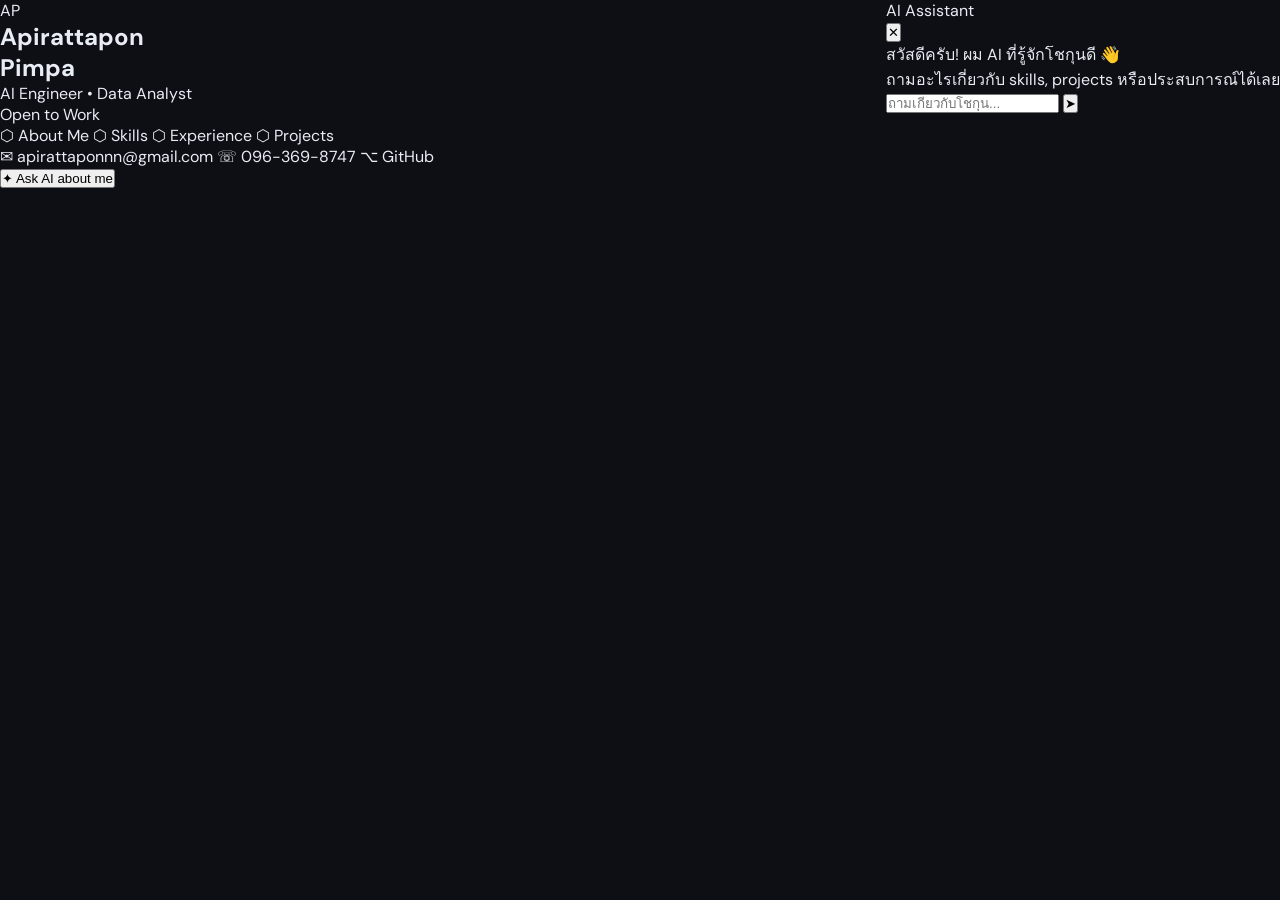
==== frontend/index.html @ 5994d263 "Step 1: Create main layout and dark theme Co-Authored-By: Claude Opus 4.6 <noreply@anthropic.com>" ====
<!DOCTYPE html>
<html lang="th">
<head>
  <meta charset="UTF-8" />
  <meta name="viewport" content="width=device-width, initial-scale=1.0" />
  <title>Apirattapon Pimpa — AI Engineer Portfolio</title>
  <link rel="preconnect" href="https://fonts.googleapis.com" />
  <link href="https://fonts.googleapis.com/css2?family=Space+Mono:wght@400;700&family=DM+Sans:wght@300;400;500;600&display=swap" rel="stylesheet" />
  <link rel="stylesheet" href="css/main.css" />
  <link rel="stylesheet" href="css/sidebar.css" />
  <link rel="stylesheet" href="css/cards.css" />
  <link rel="stylesheet" href="css/animations.css" />
  <link rel="stylesheet" href="css/chatbot.css" />
</head>
<body>

  <!-- SIDEBAR -->
  <aside class="sidebar" id="sidebar">
    <div class="sidebar-header">
      <div class="avatar-ring">
        <div class="avatar-placeholder">AP</div>
      </div>
      <h2 class="sidebar-name">Apirattapon<br/><span>Pimpa</span></h2>
      <p class="sidebar-role">AI Engineer <span class="dot">•</span> Data Analyst</p>
      <div class="status-badge">
        <span class="status-dot"></span> Open to Work
      </div>
    </div>

    <nav class="sidebar-nav">
      <a href="#about" class="nav-item active" data-section="about">
        <span class="nav-icon">⬡</span> About Me
      </a>
      <a href="#skills" class="nav-item" data-section="skills">
        <span class="nav-icon">⬡</span> Skills
      </a>
      <a href="#experience" class="nav-item" data-section="experience">
        <span class="nav-icon">⬡</span> Experience
      </a>
      <a href="#projects" class="nav-item" data-section="projects">
        <span class="nav-icon">⬡</span> Projects
      </a>
    </nav>

    <div class="sidebar-contacts">
      <a href="mailto:apirattaponnn@gmail.com" class="contact-link">
        <span>✉</span> apirattaponnn@gmail.com
      </a>
      <a href="tel:0963698747" class="contact-link">
        <span>☏</span> 096-369-8747
      </a>
      <a href="https://github.com" target="_blank" class="contact-link">
        <span>⌥</span> GitHub
      </a>
    </div>

    <button class="chat-toggle" id="chatToggle">
      <span>✦</span> Ask AI about me
    </button>
  </aside>

  <!-- MAIN CONTENT -->
  <main class="main-content" id="mainContent">

    <!-- MOBILE HEADER -->
    <header class="mobile-header">
      <button class="menu-btn" id="menuBtn">☰</button>
      <span class="mobile-title">Apirattapon.dev</span>
    </header>

    <!-- SECTIONS -->
    <div class="sections-wrapper">
      <section id="about" class="section active-section">
        <div id="about-content"></div>
      </section>
      <section id="skills" class="section">
        <div id="skills-content"></div>
      </section>
      <section id="experience" class="section">
        <div id="experience-content"></div>
      </section>
      <section id="projects" class="section">
        <div id="projects-content"></div>
      </section>
    </div>
  </main>

  <!-- CHATBOT PANEL -->
  <div class="chatbot-panel" id="chatbotPanel">
    <div class="chatbot-header">
      <div class="chatbot-title">
        <span class="chatbot-dot"></span>
        <span>AI Assistant</span>
      </div>
      <button class="chatbot-close" id="chatClose">✕</button>
    </div>
    <div class="chatbot-messages" id="chatMessages">
      <div class="chat-msg bot">
        <p>สวัสดีครับ! ผม AI ที่รู้จักโชกุนดี 👋<br/>ถามอะไรเกี่ยวกับ skills, projects หรือประสบการณ์ได้เลย</p>
      </div>
    </div>
    <div class="chatbot-input-area">
      <input type="text" id="chatInput" placeholder="ถามเกี่ยวกับโชกุน..." />
      <button id="chatSend">➤</button>
    </div>
  </div>

  <div class="overlay" id="overlay"></div>

  <script src="js/projects.js"></script>
  <script src="js/main.js"></script>
  <script src="js/chatbot-ui.js"></script>
</body>
</html>
---- frontend/css/main.css ----
/* ===== CSS VARIABLES ===== */
:root {
  --bg-primary: #0d0f14;
  --bg-secondary: #13161e;
  --bg-card: #1a1e2a;
  --bg-hover: #1f2435;
  --accent: #4f8ef7;
  --accent-dim: #2a4a8a;
  --accent-glow: rgba(79, 142, 247, 0.15);
  --green: #3dd68c;
  --yellow: #f5c542;
  --red: #f76e6e;
  --text-primary: #e8ecf4;
  --text-secondary: #8a92a8;
  --text-dim: #4a5168;
  --border: #1e2436;
  --border-accent: rgba(79, 142, 247, 0.3);
  --sidebar-width: 280px;
  --font-mono: 'Space Mono', monospace;
  --font-body: 'DM Sans', sans-serif;
}

/* ===== RESET ===== */
*, *::before, *::after { box-sizing: border-box; margin: 0; padding: 0; }

html { scroll-behavior: smooth; }

body {
  background: var(--bg-primary);
  color: var(--text-primary);
  font-family: var(--font-body);
  display: flex;
  min-height: 100vh;
  overflow-x: hidden;
}

a { text-decoration: none; color: inherit; }

/* ===== LAYOUT ===== */
.main-content {
  margin-left: var(--sidebar-width);
  flex: 1;
  min-height: 100vh;
  background: var(--bg-primary);
  position: relative;
}

.sections-wrapper {
  padding: 48px 48px 48px 48px;
  max-width: 960px;
}

/* ===== SECTION ===== */
.section {
  display: none;
  animation: fadeIn 0.4s ease;
}
.section.active-section { display: block; }

/* ===== SECTION HEADER ===== */
.section-label {
  font-family: var(--font-mono);
  font-size: 11px;
  color: var(--accent);
  letter-spacing: 3px;
  text-transform: uppercase;
  margin-bottom: 8px;
}
.section-title {
  font-size: 32px;
  font-weight: 600;
  color: var(--text-primary);
  margin-bottom: 32px;
  line-height: 1.2;
}
.section-title span { color: var(--accent); }

/* ===== MOBILE HEADER ===== */
.mobile-header {
  display: none;
  align-items: center;
  gap: 16px;
  padding: 16px 24px;
  background: var(--bg-secondary);
  border-bottom: 1px solid var(--border);
  position: sticky;
  top: 0;
  z-index: 100;
}
.menu-btn {
  background: none;
  border: 1px solid var(--border);
  color: var(--text-primary);
  width: 36px;
  height: 36px;
  border-radius: 8px;
  cursor: pointer;
  font-size: 16px;
}
.mobile-title {
  font-family: var(--font-mono);
  font-size: 14px;
  color: var(--accent);
}

/* ===== OVERLAY ===== */
.overlay {
  display: none;
  position: fixed;
  inset: 0;
  background: rgba(0,0,0,0.6);
  z-index: 150;
}
.overlay.active { display: block; }

/* ===== SCROLLBAR ===== */
::-webkit-scrollbar { width: 4px; }
::-webkit-scrollbar-track { background: var(--bg-primary); }
::-webkit-scrollbar-thumb { background: var(--border); border-radius: 4px; }

/* ===== ANIMATIONS ===== */
@keyframes fadeIn {
  from { opacity: 0; transform: translateY(12px); }
  to   { opacity: 1; transform: translateY(0); }
}

/* ===== RESPONSIVE ===== */
@media (max-width: 768px) {
  .main-content { margin-left: 0; }
  .mobile-header { display: flex; }
  .sections-wrapper { padding: 24px 20px; }
}
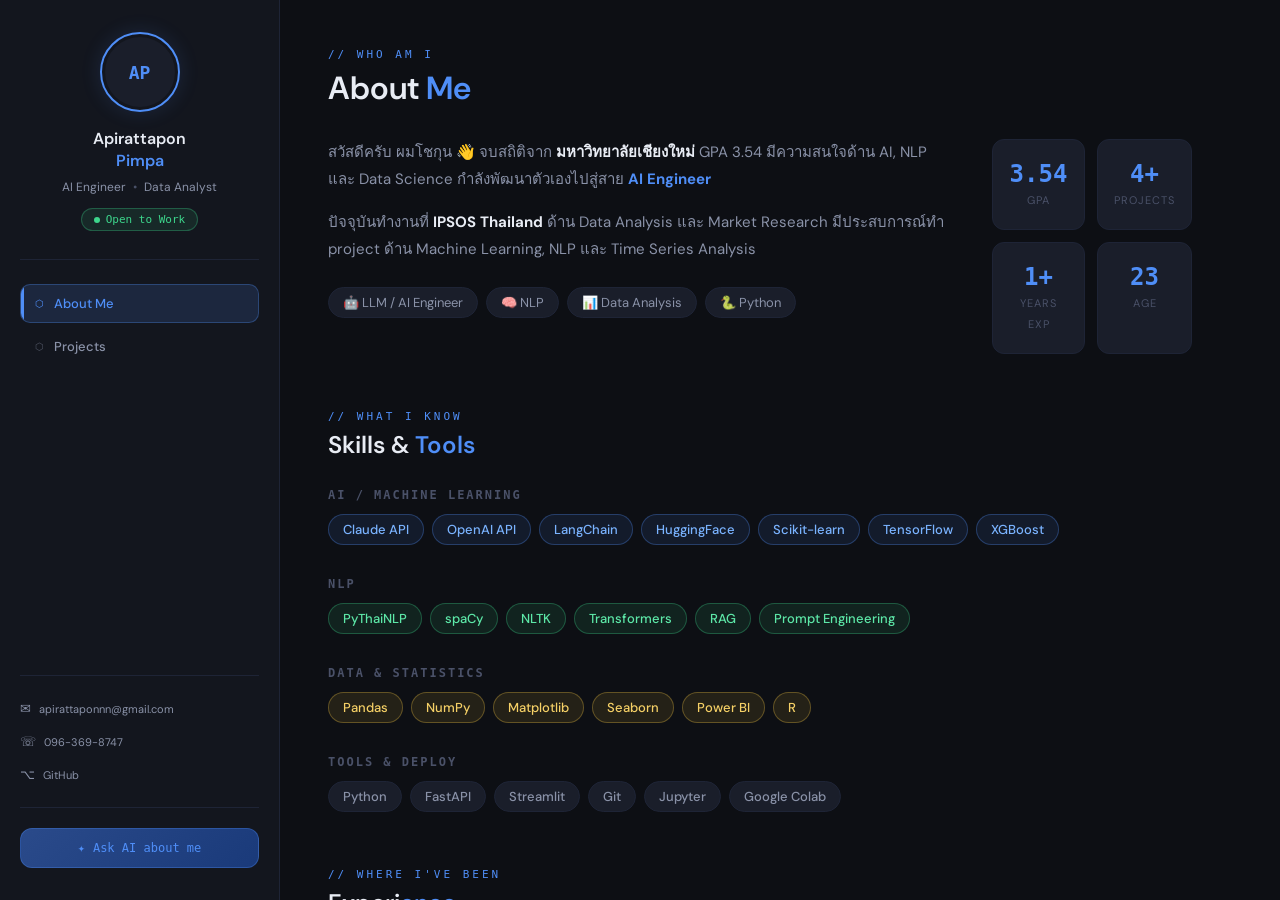
==== commit baef03af: "Merge Skills and Experience into About Me section Consolidate three separate pages into a single scr" ====
--- a/frontend/index.html
+++ b/frontend/index.html
@@ -30,12 +30,6 @@
     <nav class="sidebar-nav">
       <a href="#about" class="nav-item active" data-section="about">
         <span class="nav-icon">⬡</span> About Me
-      </a>
-      <a href="#skills" class="nav-item" data-section="skills">
-        <span class="nav-icon">⬡</span> Skills
-      </a>
-      <a href="#experience" class="nav-item" data-section="experience">
-        <span class="nav-icon">⬡</span> Experience
       </a>
       <a href="#projects" class="nav-item" data-section="projects">
         <span class="nav-icon">⬡</span> Projects
@@ -73,12 +67,6 @@
       <section id="about" class="section active-section">
         <div id="about-content"></div>
       </section>
-      <section id="skills" class="section">
-        <div id="skills-content"></div>
-      </section>
-      <section id="experience" class="section">
-        <div id="experience-content"></div>
-      </section>
       <section id="projects" class="section">
         <div id="projects-content"></div>
       </section>
--- a/frontend/css/main.css
+++ b/frontend/css/main.css
@@ -40,7 +40,8 @@
 .main-content {
   margin-left: var(--sidebar-width);
   flex: 1;
-  min-height: 100vh;
+  height: 100vh;
+  overflow-y: auto;
   background: var(--bg-primary);
   position: relative;
 }
--- a/frontend/css/sidebar.css
+++ b/frontend/css/sidebar.css
@@ -0,0 +1,177 @@
+/* ===== SIDEBAR ===== */
+.sidebar {
+  width: var(--sidebar-width);
+  background: var(--bg-secondary);
+  border-right: 1px solid var(--border);
+  height: 100vh;
+  position: fixed;
+  left: 0; top: 0;
+  display: flex;
+  flex-direction: column;
+  padding: 32px 20px;
+  z-index: 200;
+  overflow-y: auto;
+}
+
+/* HEADER */
+.sidebar-header {
+  text-align: center;
+  padding-bottom: 28px;
+  border-bottom: 1px solid var(--border);
+  margin-bottom: 24px;
+}
+
+.avatar-ring {
+  width: 80px; height: 80px;
+  border-radius: 50%;
+  border: 2px solid var(--accent);
+  padding: 3px;
+  margin: 0 auto 16px;
+  box-shadow: 0 0 20px var(--accent-glow);
+}
+.avatar-placeholder {
+  width: 100%; height: 100%;
+  border-radius: 50%;
+  background: var(--bg-card);
+  display: flex;
+  align-items: center;
+  justify-content: center;
+  font-family: var(--font-mono);
+  font-size: 18px;
+  font-weight: 700;
+  color: var(--accent);
+}
+
+.sidebar-name {
+  font-size: 16px;
+  font-weight: 600;
+  color: var(--text-primary);
+  line-height: 1.4;
+  margin-bottom: 6px;
+}
+.sidebar-name span { color: var(--accent); }
+
+.sidebar-role {
+  font-size: 12px;
+  color: var(--text-secondary);
+  margin-bottom: 12px;
+}
+.dot { margin: 0 4px; color: var(--text-dim); }
+
+.status-badge {
+  display: inline-flex;
+  align-items: center;
+  gap: 6px;
+  background: rgba(61, 214, 140, 0.1);
+  border: 1px solid rgba(61, 214, 140, 0.3);
+  border-radius: 20px;
+  padding: 4px 12px;
+  font-size: 11px;
+  color: var(--green);
+  font-family: var(--font-mono);
+}
+.status-dot {
+  width: 6px; height: 6px;
+  border-radius: 50%;
+  background: var(--green);
+  animation: pulse 2s infinite;
+}
+
+/* NAV */
+.sidebar-nav {
+  flex: 1;
+  display: flex;
+  flex-direction: column;
+  gap: 4px;
+  margin-bottom: 24px;
+}
+
+.nav-item {
+  display: flex;
+  align-items: center;
+  gap: 10px;
+  padding: 10px 14px;
+  border-radius: 10px;
+  font-size: 13px;
+  font-weight: 500;
+  color: var(--text-secondary);
+  cursor: pointer;
+  transition: all 0.2s ease;
+  border: 1px solid transparent;
+}
+.nav-item:hover {
+  background: var(--bg-hover);
+  color: var(--text-primary);
+}
+.nav-item.active {
+  background: var(--accent-glow);
+  border-color: var(--border-accent);
+  color: var(--accent);
+}
+.nav-icon {
+  font-size: 10px;
+  opacity: 0.5;
+}
+.nav-item.active .nav-icon { opacity: 1; }
+
+/* CONTACTS */
+.sidebar-contacts {
+  display: flex;
+  flex-direction: column;
+  gap: 8px;
+  padding: 20px 0;
+  border-top: 1px solid var(--border);
+  border-bottom: 1px solid var(--border);
+  margin-bottom: 20px;
+}
+.contact-link {
+  display: flex;
+  align-items: center;
+  gap: 8px;
+  font-size: 11px;
+  color: var(--text-secondary);
+  padding: 4px 0;
+  transition: color 0.2s;
+  word-break: break-all;
+}
+.contact-link:hover { color: var(--accent); }
+.contact-link span { font-size: 13px; flex-shrink: 0; }
+
+/* CHAT TOGGLE */
+.chat-toggle {
+  width: 100%;
+  padding: 12px;
+  background: linear-gradient(135deg, var(--accent-dim), #1a3a7a);
+  border: 1px solid var(--border-accent);
+  border-radius: 12px;
+  color: var(--accent);
+  font-family: var(--font-mono);
+  font-size: 12px;
+  cursor: pointer;
+  transition: all 0.3s ease;
+  display: flex;
+  align-items: center;
+  justify-content: center;
+  gap: 8px;
+}
+.chat-toggle:hover {
+  background: linear-gradient(135deg, #3a5fc0, #2a5090);
+  box-shadow: 0 0 20px var(--accent-glow);
+  transform: translateY(-1px);
+}
+
+/* PULSE ANIMATION */
+@keyframes pulse {
+  0%, 100% { opacity: 1; }
+  50% { opacity: 0.3; }
+}
+
+/* MOBILE SIDEBAR */
+@media (max-width: 768px) {
+  .sidebar {
+    transform: translateX(-100%);
+    transition: transform 0.3s ease;
+    z-index: 300;
+  }
+  .sidebar.open { transform: translateX(0); }
+}
--- a/frontend/css/cards.css
+++ b/frontend/css/cards.css
@@ -0,0 +1,92 @@
+/* ===== PROJECT CARDS ===== */
+.projects-grid {
+  display: grid;
+  grid-template-columns: repeat(auto-fill, minmax(280px, 1fr));
+  gap: 20px;
+}
+
+.project-card {
+  background: var(--bg-card);
+  border: 1px solid var(--border);
+  border-radius: 16px;
+  padding: 24px;
+  display: flex;
+  flex-direction: column;
+  gap: 12px;
+  transition: all 0.3s ease;
+  cursor: default;
+}
+.project-card:hover {
+  border-color: var(--border-accent);
+  transform: translateY(-4px);
+  box-shadow: 0 12px 40px rgba(0,0,0,0.3);
+}
+
+.project-card-header {
+  display: flex;
+  justify-content: space-between;
+  align-items: center;
+}
+.project-icon { font-size: 28px; }
+
+.project-status {
+  font-family: var(--font-mono);
+  font-size: 10px;
+  padding: 3px 10px;
+  border-radius: 20px;
+  border: 1px solid;
+}
+.status-green { background: rgba(61,214,140,0.1); border-color: rgba(61,214,140,0.3); color: var(--green); }
+.status-yellow { background: rgba(245,197,66,0.1); border-color: rgba(245,197,66,0.3); color: var(--yellow); }
+.status-red { background: rgba(247,110,110,0.1); border-color: rgba(247,110,110,0.3); color: var(--red); }
+
+.project-title {
+  font-size: 16px;
+  font-weight: 600;
+  color: var(--text-primary);
+}
+.project-desc {
+  font-size: 13px;
+  color: var(--text-secondary);
+  line-height: 1.6;
+  flex: 1;
+}
+.project-tags {
+  display: flex;
+  flex-wrap: wrap;
+  gap: 6px;
+}
+.tag {
+  background: var(--bg-hover);
+  border: 1px solid var(--border);
+  border-radius: 6px;
+  padding: 3px 8px;
+  font-size: 11px;
+  color: var(--text-dim);
+  font-family: var(--font-mono);
+}
+.project-links {
+  display: flex;
+  gap: 10px;
+  margin-top: 4px;
+}
+.btn-outline, .btn-filled {
+  padding: 7px 16px;
+  border-radius: 8px;
+  font-size: 12px;
+  font-family: var(--font-mono);
+  transition: all 0.2s;
+  cursor: pointer;
+}
+.btn-outline {
+  background: transparent;
+  border: 1px solid var(--border);
+  color: var(--text-secondary);
+}
+.btn-outline:hover { border-color: var(--accent); color: var(--accent); }
+.btn-filled {
+  background: var(--accent);
+  border: 1px solid var(--accent);
+  color: #fff;
+}
+.btn-filled:hover { background: #3a7ae0; }
--- a/frontend/css/animations.css
+++ b/frontend/css/animations.css
@@ -0,0 +1,41 @@
+/* ===== ANIMATIONS ===== */
+.fade-in-up {
+  opacity: 0;
+  transform: translateY(20px);
+  animation: fadeInUp 0.5s ease forwards;
+}
+.project-card:nth-child(1) { animation-delay: 0.05s; }
+.project-card:nth-child(2) { animation-delay: 0.1s; }
+.project-card:nth-child(3) { animation-delay: 0.15s; }
+.project-card:nth-child(4) { animation-delay: 0.2s; }
+.project-card:nth-child(5) { animation-delay: 0.25s; }
+
+@keyframes fadeInUp {
+  to { opacity: 1; transform: translateY(0); }
+}
+
+/* Hover glow on nav */
+.nav-item { position: relative; overflow: hidden; }
+.nav-item::after {
+  content: '';
+  position: absolute;
+  left: 0; top: 0;
+  width: 3px; height: 100%;
+  background: var(--accent);
+  border-radius: 2px;
+  transform: scaleY(0);
+  transition: transform 0.2s ease;
+}
+.nav-item.active::after { transform: scaleY(1); }
+
+/* Stat cards pop */
+.stat-card { transition: transform 0.2s ease, box-shadow 0.2s ease; }
+.stat-card:hover {
+  transform: translateY(-3px);
+  box-shadow: 0 8px 24px rgba(79,142,247,0.1);
+}
+
+/* Section fade */
+.section.active-section {
+  animation: fadeIn 0.4s ease;
+}
--- a/frontend/css/chatbot.css
+++ b/frontend/css/chatbot.css
@@ -0,0 +1,126 @@
+/* ===== CHATBOT PANEL ===== */
+.chatbot-panel {
+  position: fixed;
+  bottom: 24px; right: 24px;
+  width: 340px;
+  background: var(--bg-secondary);
+  border: 1px solid var(--border-accent);
+  border-radius: 20px;
+  display: flex;
+  flex-direction: column;
+  box-shadow: 0 20px 60px rgba(0,0,0,0.5);
+  z-index: 400;
+  transform: translateY(20px);
+  opacity: 0;
+  pointer-events: none;
+  transition: all 0.3s ease;
+  max-height: 480px;
+}
+.chatbot-panel.open {
+  transform: translateY(0);
+  opacity: 1;
+  pointer-events: all;
+}
+
+.chatbot-header {
+  display: flex;
+  justify-content: space-between;
+  align-items: center;
+  padding: 16px 20px;
+  border-bottom: 1px solid var(--border);
+}
+.chatbot-title {
+  display: flex;
+  align-items: center;
+  gap: 8px;
+  font-family: var(--font-mono);
+  font-size: 13px;
+  color: var(--accent);
+}
+.chatbot-dot {
+  width: 8px; height: 8px;
+  border-radius: 50%;
+  background: var(--green);
+  animation: pulse 2s infinite;
+}
+.chatbot-close {
+  background: none;
+  border: none;
+  color: var(--text-dim);
+  cursor: pointer;
+  font-size: 14px;
+  transition: color 0.2s;
+}
+.chatbot-close:hover { color: var(--text-primary); }
+
+.chatbot-messages {
+  flex: 1;
+  overflow-y: auto;
+  padding: 16px 20px;
+  display: flex;
+  flex-direction: column;
+  gap: 12px;
+}
+
+.chat-msg { max-width: 85%; }
+.chat-msg.bot { align-self: flex-start; }
+.chat-msg.user { align-self: flex-end; }
+
+.chat-msg p {
+  padding: 10px 14px;
+  border-radius: 14px;
+  font-size: 13px;
+  line-height: 1.6;
+}
+.chat-msg.bot p {
+  background: var(--bg-card);
+  border: 1px solid var(--border);
+  color: var(--text-secondary);
+  border-bottom-left-radius: 4px;
+}
+.chat-msg.user p {
+  background: var(--accent);
+  color: #fff;
+  border-bottom-right-radius: 4px;
+}
+
+.chatbot-input-area {
+  display: flex;
+  gap: 8px;
+  padding: 12px 16px;
+  border-top: 1px solid var(--border);
+}
+#chatInput {
+  flex: 1;
+  background: var(--bg-card);
+  border: 1px solid var(--border);
+  border-radius: 10px;
+  padding: 10px 14px;
+  color: var(--text-primary);
+  font-size: 13px;
+  outline: none;
+  font-family: var(--font-body);
+  transition: border-color 0.2s;
+}
+#chatInput:focus { border-color: var(--border-accent); }
+#chatInput::placeholder { color: var(--text-dim); }
+
+#chatSend {
+  background: var(--accent);
+  border: none;
+  border-radius: 10px;
+  width: 38px;
+  height: 38px;
+  color: #fff;
+  cursor: pointer;
+  font-size: 14px;
+  transition: background 0.2s;
+  display: flex;
+  align-items: center;
+  justify-content: center;
+}
+#chatSend:hover { background: #3a7ae0; }
+
+@media (max-width: 480px) {
+  .chatbot-panel { width: calc(100vw - 32px); right: 16px; bottom: 16px; }
+}
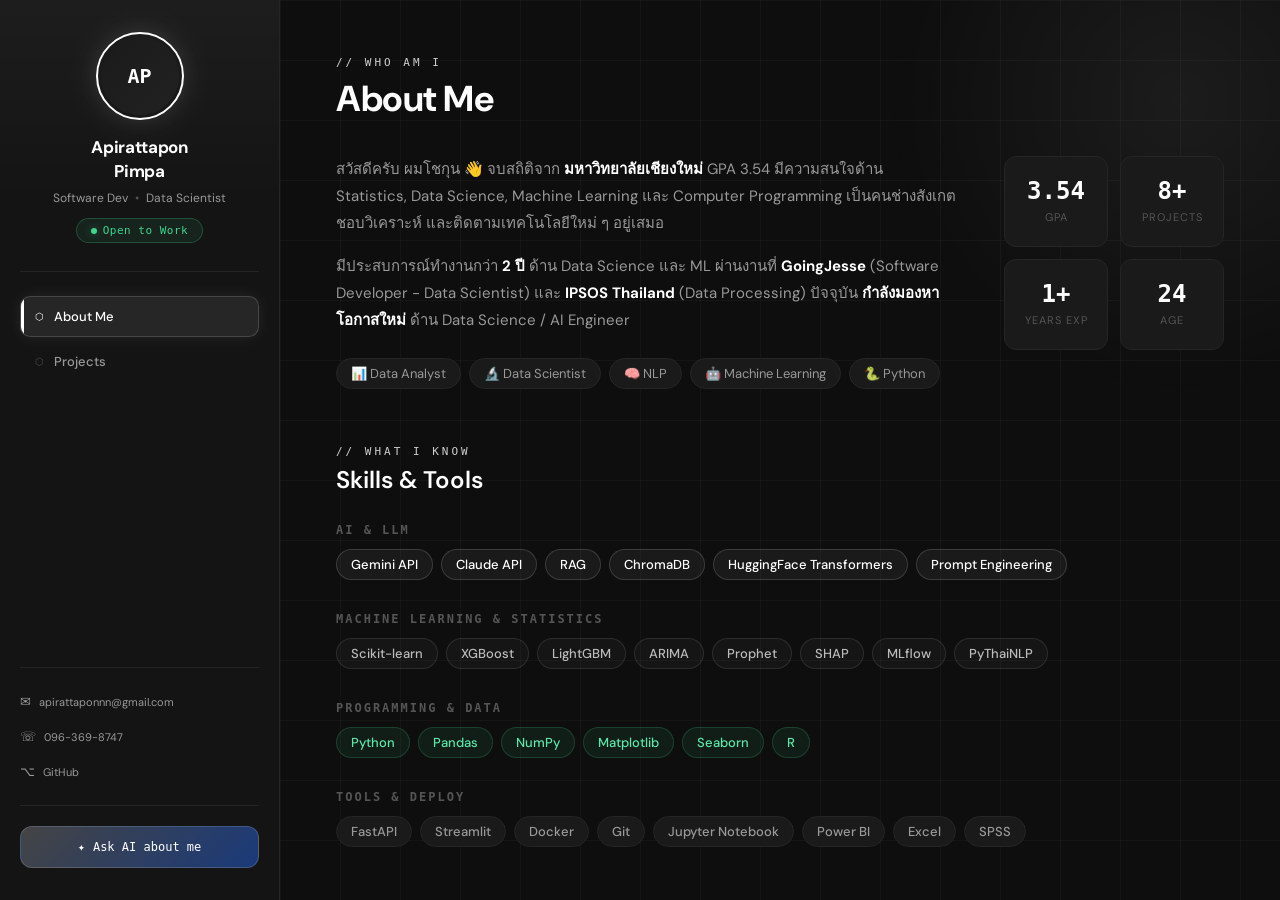
==== commit 32d2f00d: "Polish UI, update content from CV, add Docker, switch to Gemini API - Dark/gray theme with grid back" ====
--- a/frontend/index.html
+++ b/frontend/index.html
@@ -21,7 +21,7 @@
         <div class="avatar-placeholder">AP</div>
       </div>
       <h2 class="sidebar-name">Apirattapon<br/><span>Pimpa</span></h2>
-      <p class="sidebar-role">AI Engineer <span class="dot">•</span> Data Analyst</p>
+      <p class="sidebar-role">Software Dev <span class="dot">•</span> Data Scientist</p>
       <div class="status-badge">
         <span class="status-dot"></span> Open to Work
       </div>
@@ -43,7 +43,7 @@
       <a href="tel:0963698747" class="contact-link">
         <span>☏</span> 096-369-8747
       </a>
-      <a href="https://github.com" target="_blank" class="contact-link">
+      <a href="https://github.com/Naminshxn31" target="_blank" class="contact-link">
         <span>⌥</span> GitHub
       </a>
     </div>
--- a/frontend/css/main.css
+++ b/frontend/css/main.css
@@ -1,20 +1,22 @@
 /* ===== CSS VARIABLES ===== */
 :root {
-  --bg-primary: #0d0f14;
-  --bg-secondary: #13161e;
-  --bg-card: #1a1e2a;
-  --bg-hover: #1f2435;
-  --accent: #4f8ef7;
-  --accent-dim: #2a4a8a;
-  --accent-glow: rgba(79, 142, 247, 0.15);
+  --bg-primary: #0e0e0e;
+  --bg-secondary: #141414;
+  --bg-card: #1a1a1a;
+  --bg-hover: #222222;
+  --accent: #ffffff;
+  --accent-dim: #444444;
+  --accent-glow: rgba(255, 255, 255, 0.08);
+  --accent-glow-strong: rgba(255, 255, 255, 0.15);
   --green: #3dd68c;
   --yellow: #f5c542;
   --red: #f76e6e;
-  --text-primary: #e8ecf4;
-  --text-secondary: #8a92a8;
-  --text-dim: #4a5168;
-  --border: #1e2436;
-  --border-accent: rgba(79, 142, 247, 0.3);
+  --purple: #a0a0a0;
+  --text-primary: #ffffff;
+  --text-secondary: #999999;
+  --text-dim: #555555;
+  --border: #252525;
+  --border-accent: rgba(255, 255, 255, 0.15);
   --sidebar-width: 280px;
   --font-mono: 'Space Mono', monospace;
   --font-body: 'DM Sans', sans-serif;
@@ -46,15 +48,42 @@
   position: relative;
 }
 
+/* Grid background pattern */
+.main-content::before {
+  content: '';
+  position: fixed;
+  top: 0; left: var(--sidebar-width); right: 0; bottom: 0;
+  background-image:
+    linear-gradient(rgba(255, 255, 255, 0.03) 1px, transparent 1px),
+    linear-gradient(90deg, rgba(255, 255, 255, 0.03) 1px, transparent 1px);
+  background-size: 60px 60px;
+  pointer-events: none;
+  z-index: 0;
+}
+
+/* Gradient orb top-right */
+.main-content::after {
+  content: '';
+  position: fixed;
+  top: -200px; right: -200px;
+  width: 600px; height: 600px;
+  background: radial-gradient(circle, rgba(255, 255, 255, 0.06) 0%, transparent 70%);
+  pointer-events: none;
+  z-index: 0;
+}
+
 .sections-wrapper {
-  padding: 48px 48px 48px 48px;
-  max-width: 960px;
+  padding: 56px 56px 80px;
+  max-width: 1200px;
+  margin: 0 auto;
+  position: relative;
+  z-index: 1;
 }
 
 /* ===== SECTION ===== */
 .section {
   display: none;
-  animation: fadeIn 0.4s ease;
+  animation: fadeIn 0.5s cubic-bezier(0.22, 1, 0.36, 1);
 }
 .section.active-section { display: block; }
 
@@ -66,13 +95,15 @@
   letter-spacing: 3px;
   text-transform: uppercase;
   margin-bottom: 8px;
+  opacity: 0.8;
 }
 .section-title {
-  font-size: 32px;
-  font-weight: 600;
+  font-size: 36px;
+  font-weight: 700;
   color: var(--text-primary);
-  margin-bottom: 32px;
+  margin-bottom: 36px;
   line-height: 1.2;
+  letter-spacing: -0.5px;
 }
 .section-title span { color: var(--accent); }
 
@@ -82,7 +113,9 @@
   align-items: center;
   gap: 16px;
   padding: 16px 24px;
-  background: var(--bg-secondary);
+  background: rgba(17, 19, 24, 0.9);
+  backdrop-filter: blur(12px);
+  -webkit-backdrop-filter: blur(12px);
   border-bottom: 1px solid var(--border);
   position: sticky;
   top: 0;
@@ -97,7 +130,9 @@
   border-radius: 8px;
   cursor: pointer;
   font-size: 16px;
+  transition: border-color 0.2s;
 }
+.menu-btn:hover { border-color: var(--accent); }
 .mobile-title {
   font-family: var(--font-mono);
   font-size: 14px;
@@ -110,6 +145,7 @@
   position: fixed;
   inset: 0;
   background: rgba(0,0,0,0.6);
+  backdrop-filter: blur(4px);
   z-index: 150;
 }
 .overlay.active { display: block; }
@@ -117,17 +153,38 @@
 /* ===== SCROLLBAR ===== */
 ::-webkit-scrollbar { width: 4px; }
 ::-webkit-scrollbar-track { background: var(--bg-primary); }
-::-webkit-scrollbar-thumb { background: var(--border); border-radius: 4px; }
+::-webkit-scrollbar-thumb { background: var(--accent-dim); border-radius: 4px; }
+::-webkit-scrollbar-thumb:hover { background: var(--accent); }
+
+/* ===== SCROLL REVEAL ===== */
+.reveal {
+  opacity: 0;
+  transform: translateY(24px);
+  transition: opacity 0.6s cubic-bezier(0.22, 1, 0.36, 1),
+              transform 0.6s cubic-bezier(0.22, 1, 0.36, 1);
+}
+.reveal.visible {
+  opacity: 1;
+  transform: translateY(0);
+}
 
 /* ===== ANIMATIONS ===== */
 @keyframes fadeIn {
-  from { opacity: 0; transform: translateY(12px); }
+  from { opacity: 0; transform: translateY(16px); }
   to   { opacity: 1; transform: translateY(0); }
+}
+
+/* ===== SELECTION ===== */
+::selection {
+  background: rgba(255, 255, 255, 0.3);
+  color: #fff;
 }
 
 /* ===== RESPONSIVE ===== */
 @media (max-width: 768px) {
   .main-content { margin-left: 0; }
+  .main-content::before { left: 0; }
   .mobile-header { display: flex; }
-  .sections-wrapper { padding: 24px 20px; }
+  .sections-wrapper { padding: 24px 20px 60px; }
+  .section-title { font-size: 28px; }
 }
--- a/frontend/css/sidebar.css
+++ b/frontend/css/sidebar.css
@@ -13,41 +13,57 @@
   overflow-y: auto;
 }
 
+/* Subtle gradient on sidebar */
+.sidebar::before {
+  content: '';
+  position: absolute;
+  top: 0; left: 0; right: 0;
+  height: 200px;
+  background: linear-gradient(180deg, rgba(255, 255, 255, 0.04) 0%, transparent 100%);
+  pointer-events: none;
+}
+
 /* HEADER */
 .sidebar-header {
   text-align: center;
   padding-bottom: 28px;
   border-bottom: 1px solid var(--border);
   margin-bottom: 24px;
+  position: relative;
 }
 
 .avatar-ring {
-  width: 80px; height: 80px;
+  width: 88px; height: 88px;
   border-radius: 50%;
   border: 2px solid var(--accent);
   padding: 3px;
   margin: 0 auto 16px;
-  box-shadow: 0 0 20px var(--accent-glow);
+  box-shadow: 0 0 24px var(--accent-glow), 0 0 48px rgba(255, 255, 255, 0.08);
+  transition: box-shadow 0.3s ease;
+}
+.avatar-ring:hover {
+  box-shadow: 0 0 32px var(--accent-glow-strong), 0 0 64px rgba(255, 255, 255, 0.12);
 }
 .avatar-placeholder {
   width: 100%; height: 100%;
   border-radius: 50%;
-  background: var(--bg-card);
+  background: linear-gradient(135deg, var(--bg-card), var(--bg-hover));
   display: flex;
   align-items: center;
   justify-content: center;
   font-family: var(--font-mono);
-  font-size: 18px;
+  font-size: 20px;
   font-weight: 700;
   color: var(--accent);
 }
 
 .sidebar-name {
-  font-size: 16px;
-  font-weight: 600;
+  font-size: 17px;
+  font-weight: 700;
   color: var(--text-primary);
   line-height: 1.4;
   margin-bottom: 6px;
+  letter-spacing: -0.3px;
 }
 .sidebar-name span { color: var(--accent); }
 
@@ -62,19 +78,21 @@
   display: inline-flex;
   align-items: center;
   gap: 6px;
-  background: rgba(61, 214, 140, 0.1);
-  border: 1px solid rgba(61, 214, 140, 0.3);
+  background: rgba(61, 214, 140, 0.08);
+  border: 1px solid rgba(61, 214, 140, 0.25);
   border-radius: 20px;
-  padding: 4px 12px;
+  padding: 5px 14px;
   font-size: 11px;
   color: var(--green);
   font-family: var(--font-mono);
+  letter-spacing: 0.5px;
 }
 .status-dot {
   width: 6px; height: 6px;
   border-radius: 50%;
   background: var(--green);
   animation: pulse 2s infinite;
+  box-shadow: 0 0 8px rgba(61, 214, 140, 0.4);
 }
 
 /* NAV */
@@ -84,13 +102,14 @@
   flex-direction: column;
   gap: 4px;
   margin-bottom: 24px;
+  position: relative;
 }
 
 .nav-item {
   display: flex;
   align-items: center;
   gap: 10px;
-  padding: 10px 14px;
+  padding: 11px 14px;
   border-radius: 10px;
   font-size: 13px;
   font-weight: 500;
@@ -98,6 +117,8 @@
   cursor: pointer;
   transition: all 0.2s ease;
   border: 1px solid transparent;
+  position: relative;
+  overflow: hidden;
 }
 .nav-item:hover {
   background: var(--bg-hover);
@@ -107,11 +128,14 @@
   background: var(--accent-glow);
   border-color: var(--border-accent);
   color: var(--accent);
+  box-shadow: 0 0 16px rgba(255, 255, 255, 0.08);
 }
 .nav-icon {
   font-size: 10px;
-  opacity: 0.5;
-}
+  opacity: 0.4;
+  transition: opacity 0.2s;
+}
+.nav-item:hover .nav-icon { opacity: 0.7; }
 .nav-item.active .nav-icon { opacity: 1; }
 
 /* CONTACTS */
@@ -123,6 +147,7 @@
   border-top: 1px solid var(--border);
   border-bottom: 1px solid var(--border);
   margin-bottom: 20px;
+  position: relative;
 }
 .contact-link {
   display: flex;
@@ -130,17 +155,20 @@
   gap: 8px;
   font-size: 11px;
   color: var(--text-secondary);
-  padding: 4px 0;
-  transition: color 0.2s;
+  padding: 5px 0;
+  transition: all 0.2s;
   word-break: break-all;
 }
-.contact-link:hover { color: var(--accent); }
+.contact-link:hover {
+  color: var(--accent);
+  transform: translateX(4px);
+}
 .contact-link span { font-size: 13px; flex-shrink: 0; }
 
 /* CHAT TOGGLE */
 .chat-toggle {
   width: 100%;
-  padding: 12px;
+  padding: 13px;
   background: linear-gradient(135deg, var(--accent-dim), #1a3a7a);
   border: 1px solid var(--border-accent);
   border-radius: 12px;
@@ -153,11 +181,22 @@
   align-items: center;
   justify-content: center;
   gap: 8px;
-}
+  position: relative;
+  overflow: hidden;
+}
+.chat-toggle::before {
+  content: '';
+  position: absolute;
+  top: 0; left: -100%;
+  width: 100%; height: 100%;
+  background: linear-gradient(90deg, transparent, rgba(255, 255, 255, 0.1), transparent);
+  transition: left 0.5s ease;
+}
+.chat-toggle:hover::before { left: 100%; }
 .chat-toggle:hover {
-  background: linear-gradient(135deg, #3a5fc0, #2a5090);
-  box-shadow: 0 0 20px var(--accent-glow);
-  transform: translateY(-1px);
+  background: linear-gradient(135deg, #333333, #222222);
+  box-shadow: 0 0 24px var(--accent-glow), 0 4px 16px rgba(0,0,0,0.3);
+  transform: translateY(-2px);
 }
 
 /* PULSE ANIMATION */
@@ -170,7 +209,7 @@
 @media (max-width: 768px) {
   .sidebar {
     transform: translateX(-100%);
-    transition: transform 0.3s ease;
+    transition: transform 0.3s cubic-bezier(0.22, 1, 0.36, 1);
     z-index: 300;
   }
   .sidebar.open { transform: translateX(0); }
--- a/frontend/css/cards.css
+++ b/frontend/css/cards.css
@@ -13,13 +13,30 @@
   display: flex;
   flex-direction: column;
   gap: 12px;
-  transition: all 0.3s ease;
+  transition: all 0.3s cubic-bezier(0.22, 1, 0.36, 1);
   cursor: default;
+  position: relative;
+  overflow: hidden;
 }
+
+/* Subtle top gradient on hover */
+.project-card::before {
+  content: '';
+  position: absolute;
+  top: 0; left: 0; right: 0;
+  height: 2px;
+  background: linear-gradient(90deg, #555555, #ffffff);
+  opacity: 0;
+  transition: opacity 0.3s ease;
+}
+.project-card:hover::before { opacity: 1; }
+
 .project-card:hover {
   border-color: var(--border-accent);
-  transform: translateY(-4px);
-  box-shadow: 0 12px 40px rgba(0,0,0,0.3);
+  transform: translateY(-6px);
+  box-shadow:
+    0 16px 48px rgba(0,0,0,0.3),
+    0 0 24px rgba(255, 255, 255, 0.06);
 }
 
 .project-card-header {
@@ -27,28 +44,51 @@
   justify-content: space-between;
   align-items: center;
 }
-.project-icon { font-size: 28px; }
+.project-icon { font-size: 32px; }
 
 .project-status {
   font-family: var(--font-mono);
   font-size: 10px;
-  padding: 3px 10px;
+  padding: 4px 10px;
   border-radius: 20px;
   border: 1px solid;
+  letter-spacing: 0.5px;
 }
-.status-green { background: rgba(61,214,140,0.1); border-color: rgba(61,214,140,0.3); color: var(--green); }
-.status-yellow { background: rgba(245,197,66,0.1); border-color: rgba(245,197,66,0.3); color: var(--yellow); }
-.status-red { background: rgba(247,110,110,0.1); border-color: rgba(247,110,110,0.3); color: var(--red); }
+.status-green { background: rgba(61,214,140,0.08); border-color: rgba(61,214,140,0.25); color: var(--green); }
+.status-yellow { background: rgba(245,197,66,0.08); border-color: rgba(245,197,66,0.25); color: var(--yellow); }
+.status-red { background: rgba(247,110,110,0.08); border-color: rgba(247,110,110,0.25); color: var(--red); }
+
+.project-type {
+  font-family: var(--font-mono);
+  font-size: 10px;
+  padding: 4px 10px;
+  border-radius: 20px;
+  letter-spacing: 0.5px;
+  border: 1px solid;
+}
+/* Personal Project — green */
+.type-personal {
+  background: rgba(61,214,140,0.08);
+  border-color: rgba(61,214,140,0.25);
+  color: var(--green);
+}
+/* Research — gray */
+.type-research {
+  background: rgba(255,255,255,0.05);
+  border-color: rgba(255,255,255,0.12);
+  color: var(--text-secondary);
+}
 
 .project-title {
   font-size: 16px;
   font-weight: 600;
   color: var(--text-primary);
+  letter-spacing: -0.2px;
 }
 .project-desc {
   font-size: 13px;
   color: var(--text-secondary);
-  line-height: 1.6;
+  line-height: 1.7;
   flex: 1;
 }
 .project-tags {
@@ -64,6 +104,11 @@
   font-size: 11px;
   color: var(--text-dim);
   font-family: var(--font-mono);
+  transition: all 0.2s;
+}
+.project-card:hover .tag {
+  border-color: rgba(255, 255, 255, 0.15);
+  color: var(--text-secondary);
 }
 .project-links {
   display: flex;
@@ -71,7 +116,7 @@
   margin-top: 4px;
 }
 .btn-outline, .btn-filled {
-  padding: 7px 16px;
+  padding: 8px 18px;
   border-radius: 8px;
   font-size: 12px;
   font-family: var(--font-mono);
@@ -83,10 +128,17 @@
   border: 1px solid var(--border);
   color: var(--text-secondary);
 }
-.btn-outline:hover { border-color: var(--accent); color: var(--accent); }
+.btn-outline:hover {
+  border-color: var(--accent);
+  color: var(--accent);
+  box-shadow: 0 0 12px rgba(255, 255, 255, 0.1);
+}
 .btn-filled {
   background: var(--accent);
   border: 1px solid var(--accent);
   color: #fff;
 }
-.btn-filled:hover { background: #3a7ae0; }
+.btn-filled:hover {
+  background: #cccccc;
+  box-shadow: 0 0 16px rgba(255, 255, 255, 0.3);
+}
--- a/frontend/css/animations.css
+++ b/frontend/css/animations.css
@@ -1,8 +1,8 @@
-/* ===== ANIMATIONS ===== */
+/* ===== FADE IN UP (project cards) ===== */
 .fade-in-up {
   opacity: 0;
-  transform: translateY(20px);
-  animation: fadeInUp 0.5s ease forwards;
+  transform: translateY(24px);
+  animation: fadeInUp 0.6s cubic-bezier(0.22, 1, 0.36, 1) forwards;
 }
 .project-card:nth-child(1) { animation-delay: 0.05s; }
 .project-card:nth-child(2) { animation-delay: 0.1s; }
@@ -14,8 +14,7 @@
   to { opacity: 1; transform: translateY(0); }
 }
 
-/* Hover glow on nav */
-.nav-item { position: relative; overflow: hidden; }
+/* ===== NAV ACTIVE INDICATOR ===== */
 .nav-item::after {
   content: '';
   position: absolute;
@@ -24,18 +23,56 @@
   background: var(--accent);
   border-radius: 2px;
   transform: scaleY(0);
-  transition: transform 0.2s ease;
+  transition: transform 0.2s cubic-bezier(0.22, 1, 0.36, 1);
 }
 .nav-item.active::after { transform: scaleY(1); }
 
-/* Stat cards pop */
-.stat-card { transition: transform 0.2s ease, box-shadow 0.2s ease; }
+/* ===== STAT CARDS ===== */
+.stat-card {
+  transition: transform 0.3s cubic-bezier(0.22, 1, 0.36, 1), box-shadow 0.3s ease, border-color 0.3s ease;
+}
 .stat-card:hover {
-  transform: translateY(-3px);
-  box-shadow: 0 8px 24px rgba(79,142,247,0.1);
+  transform: translateY(-4px);
+  box-shadow: 0 12px 32px rgba(255, 255, 255, 0.1);
+  border-color: var(--border-accent);
 }
 
-/* Section fade */
+/* ===== SECTION TRANSITION ===== */
 .section.active-section {
-  animation: fadeIn 0.4s ease;
+  animation: fadeIn 0.5s cubic-bezier(0.22, 1, 0.36, 1);
 }
+
+/* ===== BADGE HOVER ===== */
+.badge {
+  transition: transform 0.2s ease, box-shadow 0.2s ease;
+}
+.badge:hover {
+  transform: translateY(-2px);
+  box-shadow: 0 4px 12px rgba(0,0,0,0.2);
+}
+
+/* ===== TIMELINE CONTENT HOVER ===== */
+.timeline-content {
+  transition: border-color 0.3s ease, box-shadow 0.3s ease, transform 0.3s cubic-bezier(0.22, 1, 0.36, 1);
+}
+.timeline-content:hover {
+  border-color: var(--border-accent);
+  box-shadow: 0 8px 32px rgba(0,0,0,0.2);
+  transform: translateX(4px);
+}
+
+/* ===== ABOUT TAGS ===== */
+.about-tag {
+  transition: all 0.2s ease;
+}
+.about-tag:hover {
+  border-color: var(--border-accent);
+  color: var(--accent);
+  transform: translateY(-2px);
+}
+
+/* ===== GLOW KEYFRAME ===== */
+@keyframes glow {
+  0%, 100% { box-shadow: 0 0 20px var(--accent-glow); }
+  50% { box-shadow: 0 0 32px var(--accent-glow-strong); }
+}
--- a/frontend/css/chatbot.css
+++ b/frontend/css/chatbot.css
@@ -2,22 +2,26 @@
 .chatbot-panel {
   position: fixed;
   bottom: 24px; right: 24px;
-  width: 340px;
+  width: 360px;
   background: var(--bg-secondary);
   border: 1px solid var(--border-accent);
   border-radius: 20px;
   display: flex;
   flex-direction: column;
-  box-shadow: 0 20px 60px rgba(0,0,0,0.5);
+  box-shadow:
+    0 20px 60px rgba(0,0,0,0.5),
+    0 0 32px rgba(255, 255, 255, 0.08);
   z-index: 400;
-  transform: translateY(20px);
+  transform: translateY(20px) scale(0.95);
   opacity: 0;
   pointer-events: none;
-  transition: all 0.3s ease;
-  max-height: 480px;
+  transition: all 0.3s cubic-bezier(0.22, 1, 0.36, 1);
+  max-height: 500px;
+  backdrop-filter: blur(12px);
+  -webkit-backdrop-filter: blur(12px);
 }
 .chatbot-panel.open {
-  transform: translateY(0);
+  transform: translateY(0) scale(1);
   opacity: 1;
   pointer-events: all;
 }
@@ -42,6 +46,7 @@
   border-radius: 50%;
   background: var(--green);
   animation: pulse 2s infinite;
+  box-shadow: 0 0 8px rgba(61, 214, 140, 0.4);
 }
 .chatbot-close {
   background: none;
@@ -49,9 +54,17 @@
   color: var(--text-dim);
   cursor: pointer;
   font-size: 14px;
-  transition: color 0.2s;
+  transition: all 0.2s;
+  width: 28px; height: 28px;
+  border-radius: 6px;
+  display: flex;
+  align-items: center;
+  justify-content: center;
 }
-.chatbot-close:hover { color: var(--text-primary); }
+.chatbot-close:hover {
+  color: var(--text-primary);
+  background: var(--bg-hover);
+}
 
 .chatbot-messages {
   flex: 1;
@@ -62,7 +75,10 @@
   gap: 12px;
 }
 
-.chat-msg { max-width: 85%; }
+.chat-msg {
+  max-width: 85%;
+  animation: msgIn 0.3s cubic-bezier(0.22, 1, 0.36, 1);
+}
 .chat-msg.bot { align-self: flex-start; }
 .chat-msg.user { align-self: flex-end; }
 
@@ -79,9 +95,10 @@
   border-bottom-left-radius: 4px;
 }
 .chat-msg.user p {
-  background: var(--accent);
+  background: linear-gradient(135deg, #444444, #333333);
   color: #fff;
   border-bottom-right-radius: 4px;
+  box-shadow: 0 4px 12px rgba(255, 255, 255, 0.2);
 }
 
 .chatbot-input-area {
@@ -100,9 +117,12 @@
   font-size: 13px;
   outline: none;
   font-family: var(--font-body);
-  transition: border-color 0.2s;
+  transition: border-color 0.2s, box-shadow 0.2s;
 }
-#chatInput:focus { border-color: var(--border-accent); }
+#chatInput:focus {
+  border-color: var(--border-accent);
+  box-shadow: 0 0 12px rgba(255, 255, 255, 0.1);
+}
 #chatInput::placeholder { color: var(--text-dim); }
 
 #chatSend {
@@ -114,12 +134,45 @@
   color: #fff;
   cursor: pointer;
   font-size: 14px;
-  transition: background 0.2s;
+  transition: all 0.2s;
   display: flex;
   align-items: center;
   justify-content: center;
 }
-#chatSend:hover { background: #3a7ae0; }
+#chatSend:hover {
+  background: #cccccc;
+  box-shadow: 0 0 16px rgba(255, 255, 255, 0.3);
+  transform: scale(1.05);
+}
+
+/* Typing dots animation */
+.typing {
+  position: relative;
+  color: transparent !important;
+}
+.typing::after {
+  content: '●  ●  ●';
+  position: absolute;
+  left: 14px; top: 50%; transform: translateY(-50%);
+  color: var(--text-dim);
+  font-size: 10px;
+  letter-spacing: 2px;
+  animation: typingDots 1.2s infinite;
+}
+@keyframes typingDots {
+  0%, 100% { opacity: 0.3; }
+  50% { opacity: 1; }
+}
+
+#chatSend:disabled {
+  opacity: 0.4;
+  cursor: not-allowed;
+}
+
+@keyframes msgIn {
+  from { opacity: 0; transform: translateY(8px); }
+  to   { opacity: 1; transform: translateY(0); }
+}
 
 @media (max-width: 480px) {
   .chatbot-panel { width: calc(100vw - 32px); right: 16px; bottom: 16px; }
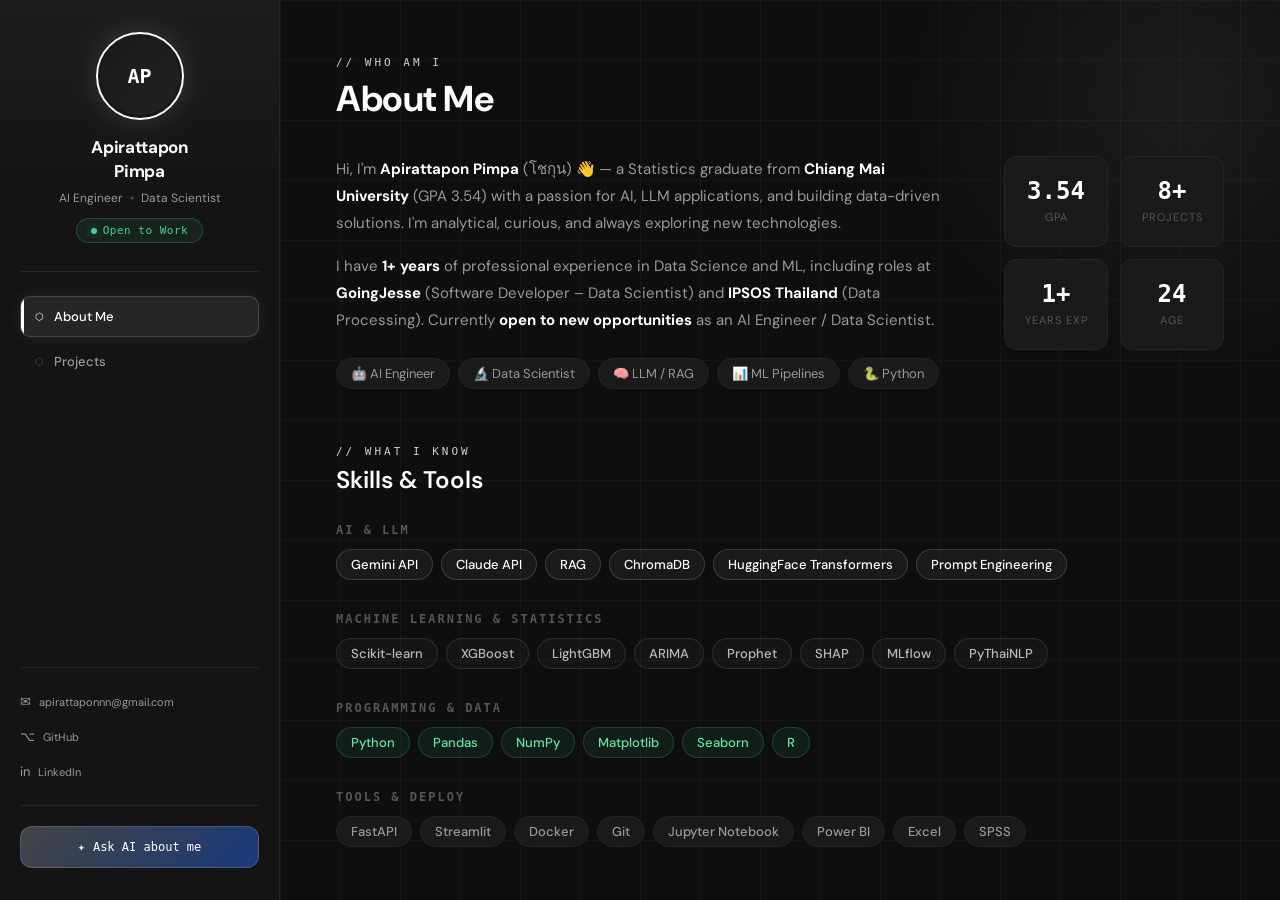
==== commit d92eb318: "Portfolio improvements: role, bilingual bio, LinkedIn, remove phone - Sidebar: "Software Dev" → "AI " ====
--- a/frontend/index.html
+++ b/frontend/index.html
@@ -1,9 +1,10 @@
 <!DOCTYPE html>
-<html lang="th">
+<html lang="en">
 <head>
   <meta charset="UTF-8" />
   <meta name="viewport" content="width=device-width, initial-scale=1.0" />
-  <title>Apirattapon Pimpa — AI Engineer Portfolio</title>
+  <title>Apirattapon Pimpa — AI Engineer</title>
+  <meta name="description" content="AI Engineer & Data Scientist portfolio — Apirattapon Pimpa (โชกุน). Specializing in LLM, RAG, ML pipelines, and NLP." />
   <link rel="preconnect" href="https://fonts.googleapis.com" />
   <link href="https://fonts.googleapis.com/css2?family=Space+Mono:wght@400;700&family=DM+Sans:wght@300;400;500;600&display=swap" rel="stylesheet" />
   <link rel="stylesheet" href="css/main.css" />
@@ -21,7 +22,7 @@
         <div class="avatar-placeholder">AP</div>
       </div>
       <h2 class="sidebar-name">Apirattapon<br/><span>Pimpa</span></h2>
-      <p class="sidebar-role">Software Dev <span class="dot">•</span> Data Scientist</p>
+      <p class="sidebar-role">AI Engineer <span class="dot">•</span> Data Scientist</p>
       <div class="status-badge">
         <span class="status-dot"></span> Open to Work
       </div>
@@ -40,11 +41,11 @@
       <a href="mailto:apirattaponnn@gmail.com" class="contact-link">
         <span>✉</span> apirattaponnn@gmail.com
       </a>
-      <a href="tel:0963698747" class="contact-link">
-        <span>☏</span> 096-369-8747
-      </a>
       <a href="https://github.com/Naminshxn31" target="_blank" class="contact-link">
         <span>⌥</span> GitHub
+      </a>
+      <a href="https://www.linkedin.com/in/apirattapon-pimpa-913632317/" target="_blank" class="contact-link">
+        <span>in</span> LinkedIn
       </a>
     </div>
 
@@ -84,11 +85,11 @@
     </div>
     <div class="chatbot-messages" id="chatMessages">
       <div class="chat-msg bot">
-        <p>สวัสดีครับ! ผม AI ที่รู้จักโชกุนดี 👋<br/>ถามอะไรเกี่ยวกับ skills, projects หรือประสบการณ์ได้เลย</p>
+        <p>Hi! I'm an AI that knows Apirattapon well 👋<br/>Ask me about skills, projects, or experience!</p>
       </div>
     </div>
     <div class="chatbot-input-area">
-      <input type="text" id="chatInput" placeholder="ถามเกี่ยวกับโชกุน..." />
+      <input type="text" id="chatInput" placeholder="Ask about Apirattapon..." />
       <button id="chatSend">➤</button>
     </div>
   </div>
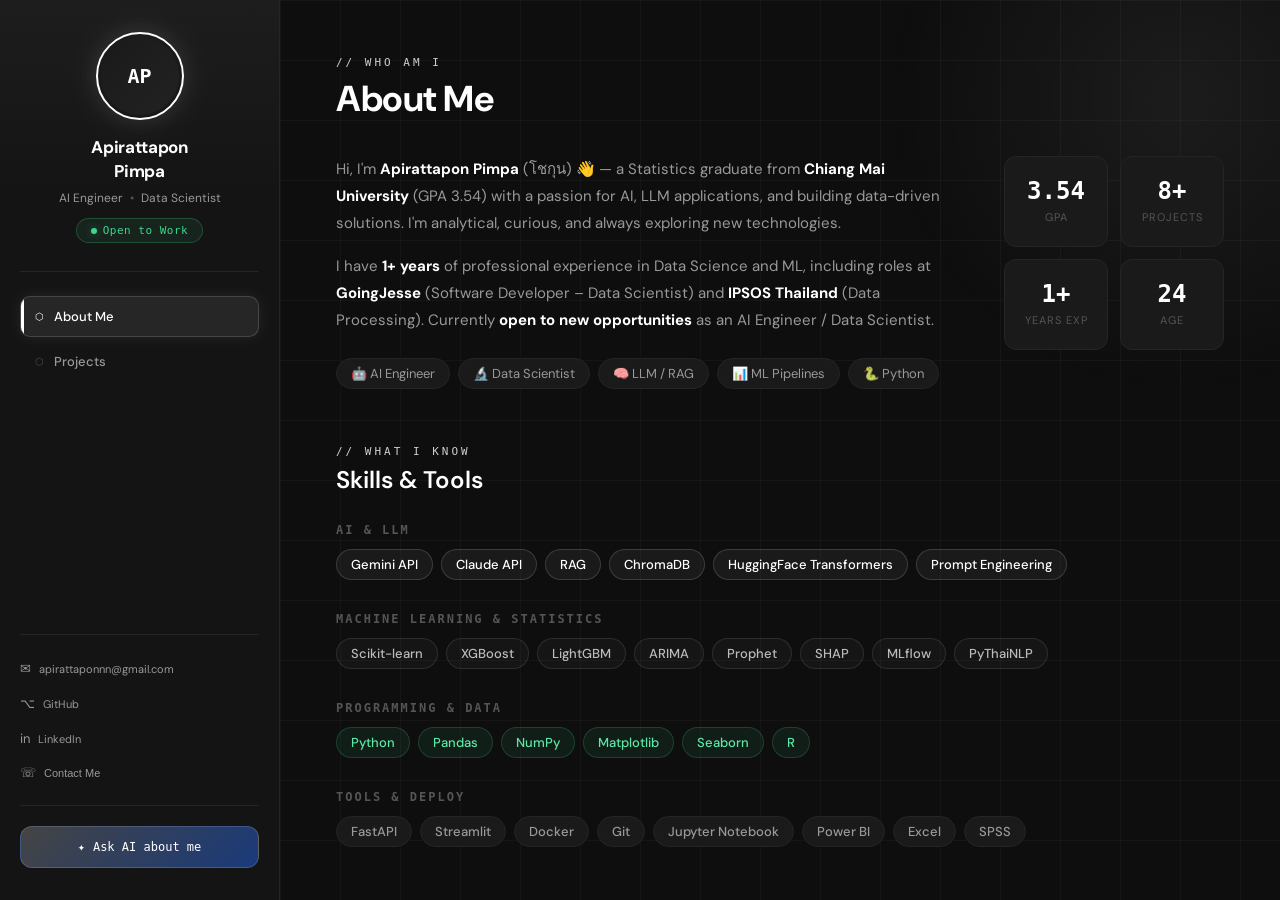
==== commit f5b543c8: "Add contact form modal, replace phone number display" ====
--- a/frontend/index.html
+++ b/frontend/index.html
@@ -47,6 +47,9 @@
       <a href="https://www.linkedin.com/in/apirattapon-pimpa-913632317/" target="_blank" class="contact-link">
         <span>in</span> LinkedIn
       </a>
+      <button class="contact-link contact-btn" id="contactBtn">
+        <span>☏</span> Contact Me
+      </button>
     </div>
 
     <button class="chat-toggle" id="chatToggle">
@@ -96,6 +99,35 @@
 
   <div class="overlay" id="overlay"></div>
 
+  <!-- CONTACT MODAL -->
+  <div class="contact-modal" id="contactModal">
+    <div class="contact-modal-box">
+      <div class="contact-modal-header">
+        <h3>Get in Touch</h3>
+        <button class="contact-modal-close" id="contactClose">✕</button>
+      </div>
+      <form class="contact-form" id="contactForm">
+        <div class="form-group">
+          <label>Your Name</label>
+          <input type="text" id="formName" placeholder="John Doe" required />
+        </div>
+        <div class="form-group">
+          <label>Your Email</label>
+          <input type="email" id="formEmail" placeholder="john@example.com" required />
+        </div>
+        <div class="form-group">
+          <label>Message</label>
+          <textarea id="formMessage" placeholder="Hi Apirattapon, I'd like to..." rows="4" required></textarea>
+        </div>
+        <button type="submit" class="contact-submit">Send Message ➤</button>
+      </form>
+      <div class="contact-info-row">
+        <a href="mailto:apirattaponnn@gmail.com" class="contact-info-link">✉ apirattaponnn@gmail.com</a>
+        <span class="contact-info-link">☏ 096-369-8747</span>
+      </div>
+    </div>
+  </div>
+
   <script src="js/projects.js"></script>
   <script src="js/main.js"></script>
   <script src="js/chatbot-ui.js"></script>
--- a/frontend/css/main.css
+++ b/frontend/css/main.css
@@ -150,6 +150,113 @@
 }
 .overlay.active { display: block; }
 
+/* ===== CONTACT MODAL ===== */
+.contact-modal {
+  display: none;
+  position: fixed;
+  inset: 0;
+  z-index: 500;
+  align-items: center;
+  justify-content: center;
+  padding: 20px;
+}
+.contact-modal.open { display: flex; }
+
+.contact-modal-box {
+  background: var(--bg-secondary);
+  border: 1px solid var(--border-accent);
+  border-radius: 20px;
+  padding: 32px;
+  width: 100%;
+  max-width: 440px;
+  box-shadow: 0 24px 64px rgba(0,0,0,0.5);
+  animation: fadeIn 0.3s cubic-bezier(0.22,1,0.36,1);
+  position: relative;
+  z-index: 501;
+}
+.contact-modal-header {
+  display: flex;
+  justify-content: space-between;
+  align-items: center;
+  margin-bottom: 24px;
+}
+.contact-modal-header h3 {
+  font-size: 18px;
+  font-weight: 600;
+  color: var(--text-primary);
+}
+.contact-modal-close {
+  background: none;
+  border: none;
+  color: var(--text-dim);
+  cursor: pointer;
+  font-size: 16px;
+  width: 30px; height: 30px;
+  border-radius: 8px;
+  transition: all 0.2s;
+  display: flex; align-items: center; justify-content: center;
+}
+.contact-modal-close:hover { background: var(--bg-hover); color: var(--text-primary); }
+
+.contact-form { display: flex; flex-direction: column; gap: 16px; }
+.form-group { display: flex; flex-direction: column; gap: 6px; }
+.form-group label { font-size: 12px; color: var(--text-dim); letter-spacing: 1px; text-transform: uppercase; font-family: var(--font-mono); }
+.form-group input, .form-group textarea {
+  background: var(--bg-card);
+  border: 1px solid var(--border);
+  border-radius: 10px;
+  padding: 10px 14px;
+  color: var(--text-primary);
+  font-size: 14px;
+  font-family: var(--font-body);
+  outline: none;
+  transition: border-color 0.2s;
+  resize: none;
+}
+.form-group input:focus, .form-group textarea:focus { border-color: var(--border-accent); }
+.form-group input::placeholder, .form-group textarea::placeholder { color: var(--text-dim); }
+
+.contact-submit {
+  background: var(--accent);
+  border: none;
+  border-radius: 10px;
+  padding: 12px;
+  color: #000;
+  font-size: 14px;
+  font-weight: 600;
+  cursor: pointer;
+  transition: all 0.2s;
+  margin-top: 4px;
+}
+.contact-submit:hover { opacity: 0.85; transform: translateY(-1px); }
+
+.contact-info-row {
+  display: flex;
+  flex-direction: column;
+  gap: 6px;
+  margin-top: 20px;
+  padding-top: 16px;
+  border-top: 1px solid var(--border);
+}
+.contact-info-link {
+  font-size: 12px;
+  color: var(--text-secondary);
+  text-decoration: none;
+  transition: color 0.2s;
+}
+a.contact-info-link:hover { color: var(--accent); }
+
+/* contact button in sidebar */
+.contact-btn {
+  background: none;
+  border: none;
+  cursor: pointer;
+  text-align: left;
+  width: 100%;
+  padding: 5px 0;
+  font-size: 11px;
+}
+
 /* ===== SCROLLBAR ===== */
 ::-webkit-scrollbar { width: 4px; }
 ::-webkit-scrollbar-track { background: var(--bg-primary); }
